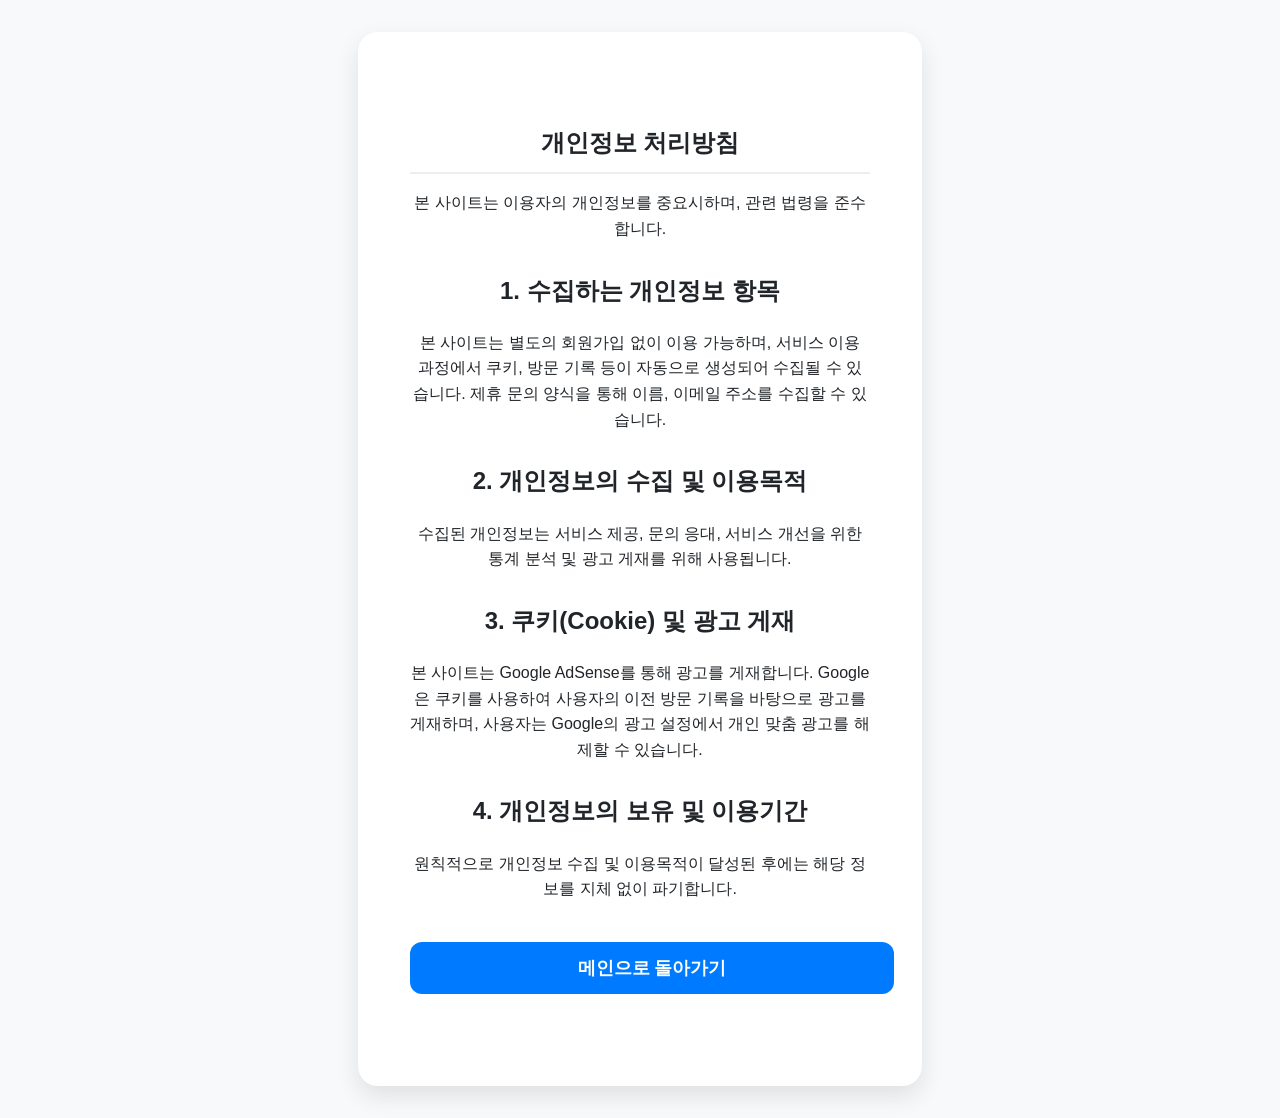
==== privacy.html @ 22eda0ed "Add AdSense, ads.txt, and privacy policy" ====
<!DOCTYPE html>
<html lang="ko">
<head>
    <meta charset="UTF-8">
    <meta name="viewport" content="width=device-width, initial-scale=1.0">
    <title>개인정보 처리방침 - Lotto Generator</title>
    <link href='style.css' rel='stylesheet'>
    <style>
        .content { max-width: 800px; margin: 40px auto; padding: 20px; line-height: 1.6; }
        h1 { border-bottom: 2px solid #eee; padding-bottom: 10px; }
        h2 { margin-top: 30px; }
    </style>
</head>
<body>
    <div class="container">
        <div class="content">
            <h1>개인정보 처리방침</h1>
            <p>본 사이트는 이용자의 개인정보를 중요시하며, 관련 법령을 준수합니다.</p>
            
            <h2>1. 수집하는 개인정보 항목</h2>
            <p>본 사이트는 별도의 회원가입 없이 이용 가능하며, 서비스 이용 과정에서 쿠키, 방문 기록 등이 자동으로 생성되어 수집될 수 있습니다. 제휴 문의 양식을 통해 이름, 이메일 주소를 수집할 수 있습니다.</p>

            <h2>2. 개인정보의 수집 및 이용목적</h2>
            <p>수집된 개인정보는 서비스 제공, 문의 응대, 서비스 개선을 위한 통계 분석 및 광고 게재를 위해 사용됩니다.</p>

            <h2>3. 쿠키(Cookie) 및 광고 게재</h2>
            <p>본 사이트는 Google AdSense를 통해 광고를 게재합니다. Google은 쿠키를 사용하여 사용자의 이전 방문 기록을 바탕으로 광고를 게재하며, 사용자는 Google의 광고 설정에서 개인 맞춤 광고를 해제할 수 있습니다.</p>

            <h2>4. 개인정보의 보유 및 이용기간</h2>
            <p>원칙적으로 개인정보 수집 및 이용목적이 달성된 후에는 해당 정보를 지체 없이 파기합니다.</p>

            <div style="margin-top: 40px;">
                <a href="index.html" class="main-btn" style="text-decoration: none; display: inline-block;">메인으로 돌아가기</a>
            </div>
        </div>
    </div>
</body>
</html>
---- style.css ----
:root {
  --bg-color: #f8f9fa;
  --container-bg: #ffffff;
  --text-color: #212529;
  --btn-bg: #e9ecef;
  --accent-color: #007bff;
  --accent-text: #ffffff;
  --ball-bg: #dee2e6;
}

[data-theme='dark'] {
  --bg-color: #1a1d20;
  --container-bg: #2b3035;
  --text-color: #f8f9fa;
  --btn-bg: #343a40;
  --accent-color: #3d8bfd;
  --accent-text: #ffffff;
  --ball-bg: #495057;
}

body {
  background-color: var(--bg-color);
  color: var(--text-color);
  font-family: 'Pretendard', sans-serif;
  transition: all 0.3s ease;
  display: flex;
  flex-direction: column;
  align-items: center;
  min-height: 100vh;
  margin: 0;
  padding: 2rem 0;
}

.container {
  background-color: var(--container-bg);
  padding: 2rem;
  border-radius: 20px;
  box-shadow: 0 10px 25px rgba(0,0,0,0.1);
  text-align: center;
  max-width: 500px;
  width: 90%;
}

.header {
  display: flex;
  justify-content: space-between;
  align-items: center;
  margin-bottom: 2rem;
}

h1 {
  font-size: 1.5rem;
  margin: 0;
}

#theme-toggle {
  padding: 6px 12px;
  font-size: 0.8rem;
  background-color: var(--btn-bg);
  color: var(--text-color);
  border: none;
  border-radius: 8px;
  cursor: pointer;
}

.lotto-display {
  display: flex;
  justify-content: center;
  gap: 10px;
  margin: 2rem 0;
}

.ball {
  width: 45px;
  height: 45px;
  border-radius: 50%;
  display: flex;
  justify-content: center;
  align-items: center;
  font-weight: bold;
  background-color: var(--ball-bg);
  color: var(--text-color);
  transition: all 0.5s cubic-bezier(0.175, 0.885, 0.32, 1.275);
}

.ball.active {
  background-color: var(--accent-color);
  color: var(--accent-text);
  transform: scale(1.1);
}

.main-btn {
  width: 100%;
  padding: 12px;
  font-size: 1.1rem;
  font-weight: bold;
  background-color: var(--accent-color);
  color: var(--accent-text);
  border: none;
  border-radius: 12px;
  cursor: pointer;
  transition: transform 0.1s;
}

.main-btn:active {
  transform: scale(0.98);
}

.contact-section {
  margin-top: 2rem;
  text-align: left;
}

.divider {
  height: 1px;
  background-color: var(--ball-bg);
  margin: 1.5rem 0;
}

h3 {
  font-size: 1.1rem;
  margin-bottom: 1rem;
  color: var(--text-color);
}

.contact-section form {
  display: flex;
  flex-direction: column;
  gap: 12px;
}

.contact-section input,
.contact-section textarea {
  padding: 10px 14px;
  border-radius: 8px;
  border: 1px solid var(--ball-bg);
  background-color: var(--container-bg);
  color: var(--text-color);
  font-family: inherit;
  font-size: 0.9rem;
  outline: none;
  transition: border-color 0.2s;
}

.contact-section input:focus,
.contact-section textarea:focus {
  border-color: var(--accent-color);
}

.submit-btn {
  padding: 10px;
  background-color: var(--btn-bg);
  color: var(--text-color);
  border: none;
  border-radius: 8px;
  font-weight: bold;
  cursor: pointer;
  transition: all 0.2s;
}

.submit-btn:hover {
  background-color: var(--accent-color);
  color: var(--accent-text);
}

.comments-section {
  margin-top: 2rem;
  width: 100%;
}
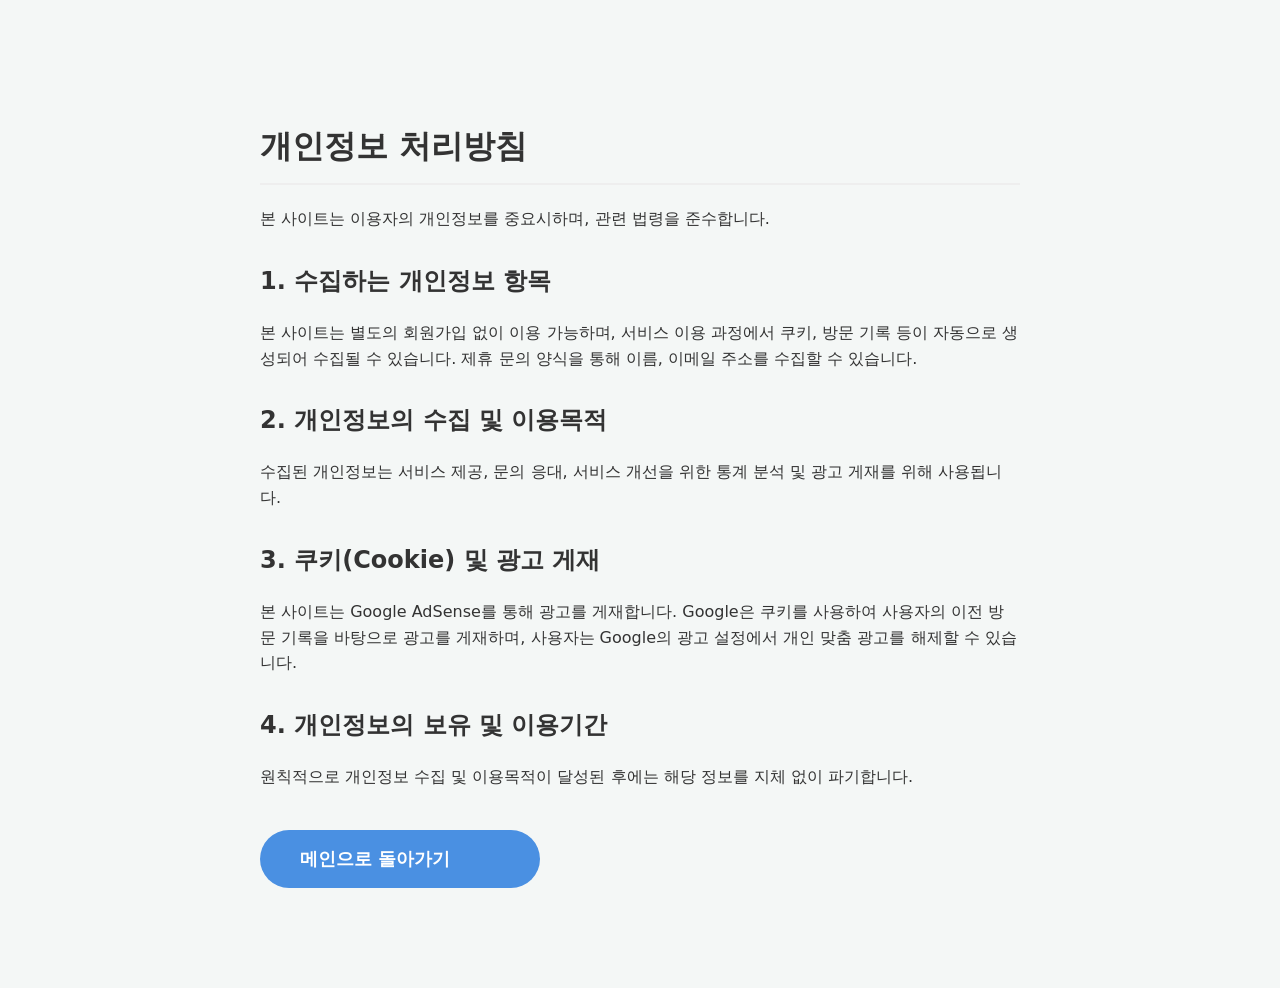
==== commit 6ee5a6bd: "Add Google Analytics (gtag.js) to all HTML files" ====
--- a/privacy.html
+++ b/privacy.html
@@ -1,6 +1,15 @@
 <!DOCTYPE html>
 <html lang="ko">
 <head>
+    <!-- Google tag (gtag.js) -->
+    <script async src="https://www.googletagmanager.com/gtag/js?id=G-4B387QW76N"></script>
+    <script>
+      window.dataLayer = window.dataLayer || [];
+      function gtag(){dataLayer.push(arguments);}
+      gtag('js', new Date());
+
+      gtag('config', 'G-4B387QW76N');
+    </script>
     <meta charset="UTF-8">
     <meta name="viewport" content="width=device-width, initial-scale=1.0">
     <title>개인정보 처리방침 - Lotto Generator</title>
--- a/style.css
+++ b/style.css
@@ -1,169 +1,233 @@
 :root {
-  --bg-color: #f8f9fa;
-  --container-bg: #ffffff;
-  --text-color: #212529;
-  --btn-bg: #e9ecef;
-  --accent-color: #007bff;
-  --accent-text: #ffffff;
-  --ball-bg: #dee2e6;
+  --primary-color: #4a90e2;
+  --secondary-color: #f39c12;
+  --bg-color: #f4f7f6;
+  --text-color: #333;
+  --card-bg: #ffffff;
+  --divider-color: #eee;
 }
 
 [data-theme='dark'] {
-  --bg-color: #1a1d20;
-  --container-bg: #2b3035;
-  --text-color: #f8f9fa;
-  --btn-bg: #343a40;
-  --accent-color: #3d8bfd;
-  --accent-text: #ffffff;
-  --ball-bg: #495057;
+  --bg-color: #1a1a1a;
+  --text-color: #f4f4f4;
+  --card-bg: #2d2d2d;
+  --primary-color: #64b5f6;
+  --divider-color: #444;
 }
 
 body {
+  font-family: 'Pretendard', -apple-system, BlinkMacSystemFont, system-ui, Roboto, sans-serif;
   background-color: var(--bg-color);
   color: var(--text-color);
-  font-family: 'Pretendard', sans-serif;
+  margin: 0;
+  padding: 0;
   transition: all 0.3s ease;
-  display: flex;
-  flex-direction: column;
-  align-items: center;
-  min-height: 100vh;
-  margin: 0;
-  padding: 2rem 0;
-}
-
-.container {
-  background-color: var(--container-bg);
-  padding: 2rem;
-  border-radius: 20px;
-  box-shadow: 0 10px 25px rgba(0,0,0,0.1);
-  text-align: center;
-  max-width: 500px;
-  width: 90%;
-}
-
-.header {
+  line-height: 1.6;
+}
+
+/* Navbar */
+.navbar {
+  background-color: var(--card-bg);
+  box-shadow: 0 2px 10px rgba(0,0,0,0.1);
+  position: sticky;
+  top: 0;
+  z-index: 1000;
+}
+
+.nav-container {
+  max-width: 1000px;
+  margin: 0 auto;
   display: flex;
   justify-content: space-between;
   align-items: center;
-  margin-bottom: 2rem;
-}
-
-h1 {
+  padding: 1rem 20px;
+}
+
+.logo {
   font-size: 1.5rem;
+  font-weight: bold;
+  color: var(--primary-color);
+  text-decoration: none;
+}
+
+.nav-menu {
+  list-style: none;
+  display: flex;
+  gap: 20px;
   margin: 0;
-}
-
-#theme-toggle {
-  padding: 6px 12px;
-  font-size: 0.8rem;
-  background-color: var(--btn-bg);
-  color: var(--text-color);
+  padding: 0;
+}
+
+.nav-menu a {
+  text-decoration: none;
+  color: var(--text-color);
+  font-weight: 500;
+  font-size: 0.95rem;
+}
+
+/* Container & Layout */
+.container {
+  max-width: 800px;
+  margin: 0 auto;
+  padding: 40px 20px;
+}
+
+.hero-section {
+  text-align: center;
+  margin-bottom: 60px;
+}
+
+.hero-section h1 {
+  font-size: 2.5rem;
+  margin-bottom: 10px;
+}
+
+.main-card {
+  background: var(--card-bg);
+  padding: 40px;
+  border-radius: 20px;
+  box-shadow: 0 10px 30px rgba(0,0,0,0.05);
+  text-align: center;
+  margin-bottom: 40px;
+}
+
+/* Lotto Balls */
+.lotto-display {
+  display: flex;
+  justify-content: center;
+  gap: 15px;
+  margin: 30px 0;
+  flex-wrap: wrap;
+}
+
+.ball {
+  width: 50px;
+  height: 50px;
+  border-radius: 50%;
+  display: flex;
+  align-items: center;
+  justify-content: center;
+  font-weight: bold;
+  font-size: 1.1rem;
+  background-color: #ddd;
+  color: #888;
+  box-shadow: 0 4px 10px rgba(0,0,0,0.1);
+  transition: transform 0.3s ease, background-color 0.3s, color 0.3s;
+}
+
+.ball.active {
+  background-color: var(--primary-color);
+  color: white;
+  transform: scale(1.1);
+}
+
+/* Info Sections */
+.info-section {
+  margin-top: 60px;
+  text-align: left;
+}
+
+.divider {
+  height: 4px;
+  width: 60px;
+  background: var(--primary-color);
+  margin-bottom: 20px;
+}
+
+.tip-grid {
+  display: grid;
+  grid-template-columns: 1fr 1fr;
+  gap: 20px;
+  margin-top: 20px;
+}
+
+.tip-item {
+  background: var(--card-bg);
+  padding: 20px;
+  border-radius: 12px;
+  border-left: 4px solid var(--secondary-color);
+}
+
+/* Form & Inputs */
+.contact-section {
+  margin-top: 60px;
+  text-align: left;
+}
+
+input, textarea {
+  width: 100%;
+  padding: 12px;
+  margin-bottom: 15px;
+  border: 1px solid var(--divider-color);
+  background-color: var(--card-bg);
+  color: var(--text-color);
+  border-radius: 8px;
+  box-sizing: border-box;
+}
+
+/* Buttons */
+.main-btn {
+  background-color: var(--primary-color);
+  color: white;
   border: none;
+  padding: 15px 40px;
+  font-size: 1.1rem;
+  font-weight: bold;
+  border-radius: 30px;
+  cursor: pointer;
+  transition: transform 0.2s, background-color 0.2s;
+  width: auto;
+  min-width: 200px;
+}
+
+.main-btn:hover {
+  transform: translateY(-2px);
+  background-color: #357abd;
+}
+
+.submit-btn {
+  background-color: var(--text-color);
+  color: var(--card-bg);
+  border: none;
+  padding: 12px 25px;
   border-radius: 8px;
   cursor: pointer;
-}
-
-.lotto-display {
-  display: flex;
-  justify-content: center;
-  gap: 10px;
-  margin: 2rem 0;
-}
-
-.ball {
-  width: 45px;
-  height: 45px;
-  border-radius: 50%;
-  display: flex;
-  justify-content: center;
-  align-items: center;
-  font-weight: bold;
-  background-color: var(--ball-bg);
-  color: var(--text-color);
-  transition: all 0.5s cubic-bezier(0.175, 0.885, 0.32, 1.275);
-}
-
-.ball.active {
-  background-color: var(--accent-color);
-  color: var(--accent-text);
-  transform: scale(1.1);
-}
-
-.main-btn {
-  width: 100%;
-  padding: 12px;
-  font-size: 1.1rem;
-  font-weight: bold;
-  background-color: var(--accent-color);
-  color: var(--accent-text);
-  border: none;
-  border-radius: 12px;
+  font-weight: bold;
+}
+
+#theme-toggle {
+  background-color: var(--card-bg);
+  color: var(--text-color);
+  border: 1px solid var(--divider-color);
+  padding: 8px 16px;
+  border-radius: 20px;
   cursor: pointer;
-  transition: transform 0.1s;
-}
-
-.main-btn:active {
-  transform: scale(0.98);
-}
-
-.contact-section {
-  margin-top: 2rem;
-  text-align: left;
-}
-
-.divider {
-  height: 1px;
-  background-color: var(--ball-bg);
-  margin: 1.5rem 0;
-}
-
-h3 {
-  font-size: 1.1rem;
-  margin-bottom: 1rem;
-  color: var(--text-color);
-}
-
-.contact-section form {
-  display: flex;
-  flex-direction: column;
-  gap: 12px;
-}
-
-.contact-section input,
-.contact-section textarea {
-  padding: 10px 14px;
-  border-radius: 8px;
-  border: 1px solid var(--ball-bg);
-  background-color: var(--container-bg);
-  color: var(--text-color);
-  font-family: inherit;
+  margin-top: 10px;
+}
+
+/* Footer */
+.site-footer {
+  margin-top: 80px;
+  padding-bottom: 40px;
+  text-align: center;
+}
+
+.footer-links {
+  margin-top: 15px;
+}
+
+.footer-links a {
+  color: var(--text-color);
+  margin: 0 10px;
+  text-decoration: none;
   font-size: 0.9rem;
-  outline: none;
-  transition: border-color 0.2s;
-}
-
-.contact-section input:focus,
-.contact-section textarea:focus {
-  border-color: var(--accent-color);
-}
-
-.submit-btn {
-  padding: 10px;
-  background-color: var(--btn-bg);
-  color: var(--text-color);
-  border: none;
-  border-radius: 8px;
-  font-weight: bold;
-  cursor: pointer;
-  transition: all 0.2s;
-}
-
-.submit-btn:hover {
-  background-color: var(--accent-color);
-  color: var(--accent-text);
-}
-
-.comments-section {
-  margin-top: 2rem;
-  width: 100%;
-}
+  opacity: 0.8;
+}
+
+/* Responsive */
+@media (max-width: 600px) {
+  .tip-grid { grid-template-columns: 1fr; }
+  .nav-menu { display: none; }
+  .hero-section h1 { font-size: 1.8rem; }
+  .ball { width: 40px; height: 40px; font-size: 0.9rem; }
+}
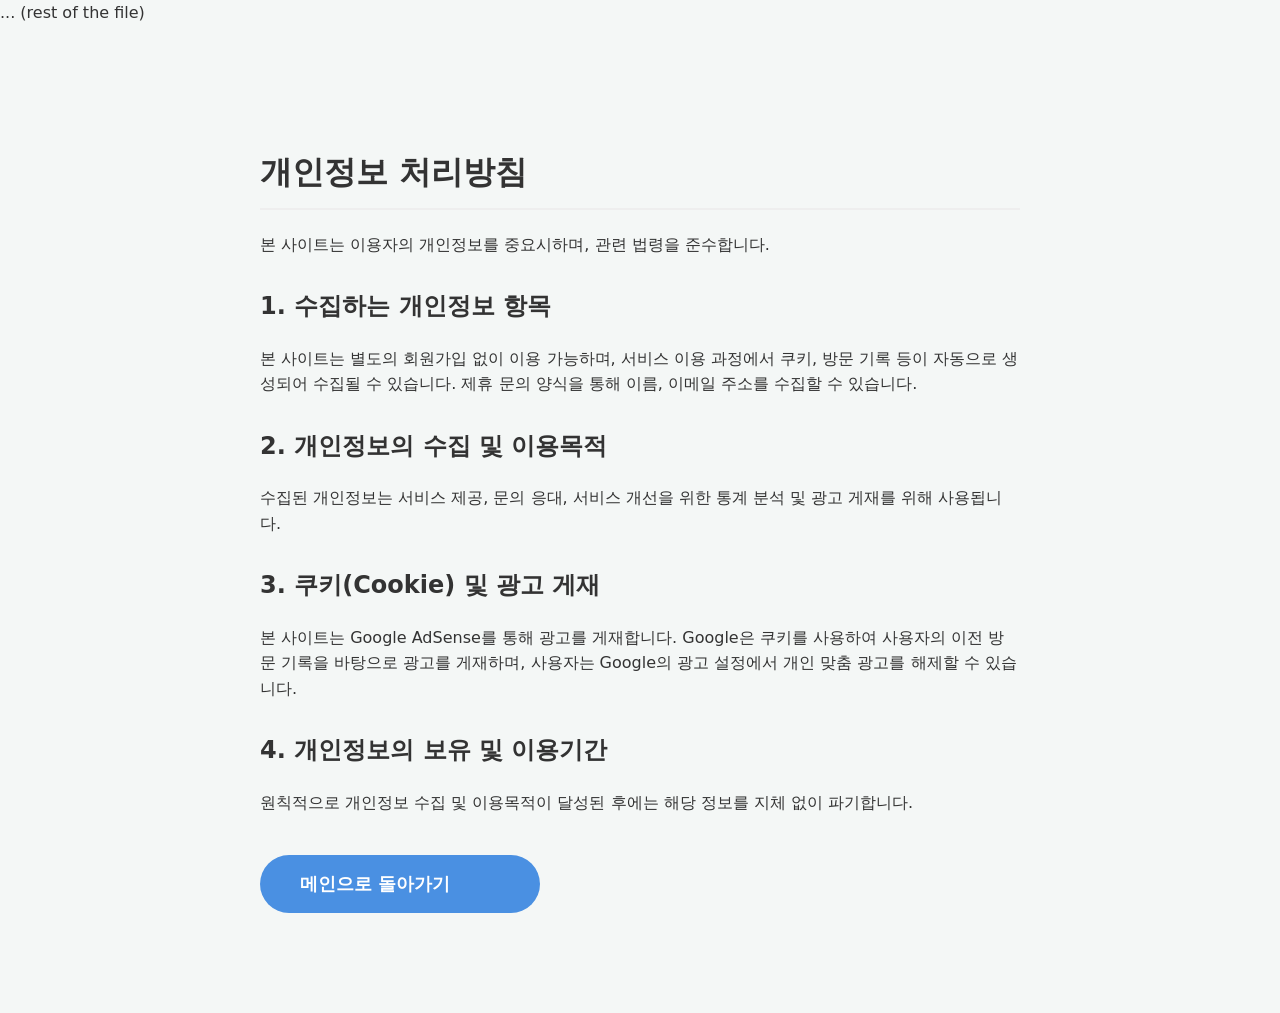
==== commit dac9df68: "Add Userback feedback widget to all HTML files" ====
--- a/privacy.html
+++ b/privacy.html
@@ -10,9 +10,27 @@
 
       gtag('config', 'G-4B387QW76N');
     </script>
+    <script type="text/javascript">
+      (function(c,l,a,r,i,t,y){
+          c[a]=c[a]||function(){(c[a].q=c[a].q||[]).push(arguments)};
+          t=l.createElement(r);t.async=1;t.src="https://www.clarity.ms/tag/"+i;
+          y=l.getElementsByTagName(r)[0];y.parentNode.insertBefore(t,y);
+      })(window, document, "clarity", "script", "w7esdhq320");
+    </script>
+    <!-- Userback Feedback Widget -->
+    <script>
+      window.Userback = window.Userback || {};
+      Userback.access_token = "A-NCd0ycsymbz80UNVgQFIy7whM";
+      (function(d) {
+        var s = d.createElement('script');s.async = true;s.src = 'https://static.userback.io/widget/v1.js';(d.head || d.body).appendChild(s);
+      })(document);
+    </script>
     <meta charset="UTF-8">
-    <meta name="viewport" content="width=device-width, initial-scale=1.0">
-    <title>개인정보 처리방침 - Lotto Generator</title>
+... (rest of the file)
+    <title>개인정보 처리방침 - Lotto Expert</title>
+    <meta name="description" content="Lotto Expert의 개인정보 처리방침입니다. 서비스 이용과 관련된 개인정보 수집 및 이용 목적을 안내합니다.">
+    <link rel="canonical" href="https://product-builder-lecture-3xi.pages.dev/privacy.html">
+    <link rel="icon" type="image/svg+xml" href="favicon.svg">
     <link href='style.css' rel='stylesheet'>
     <style>
         .content { max-width: 800px; margin: 40px auto; padding: 20px; line-height: 1.6; }
--- a/style.css
+++ b/style.css
@@ -205,6 +205,68 @@
   margin-top: 10px;
 }
 
+/* Sharing Section */
+.share-container {
+  margin-top: 30px;
+  padding-top: 20px;
+  border-top: 1px solid var(--divider-color);
+}
+
+.share-container p {
+  font-size: 0.9rem;
+  margin-bottom: 15px;
+  opacity: 0.8;
+}
+
+.share-buttons {
+  display: flex;
+  justify-content: center;
+  gap: 15px;
+}
+
+.share-btn {
+  width: 45px;
+  height: 45px;
+  border-radius: 50%;
+  border: none;
+  display: flex;
+  align-items: center;
+  justify-content: center;
+  cursor: pointer;
+  font-size: 1.2rem;
+  color: white;
+  transition: transform 0.2s, opacity 0.2s;
+}
+
+.share-btn:hover {
+  transform: scale(1.1);
+  opacity: 0.9;
+}
+
+.share-btn.kakao { background-color: #FEE500; color: #3C1E1E; }
+.share-btn.facebook { background-color: #1877F2; }
+.share-btn.twitter { background-color: #000000; }
+.share-btn.copy { background-color: #666666; }
+
+/* FAQ Styles */
+.faq-container {
+  background: var(--card-bg);
+  padding: 20px;
+  border-radius: 12px;
+  box-shadow: 0 4px 15px rgba(0,0,0,0.02);
+}
+
+.faq-item h3 {
+  font-size: 1.05rem;
+  margin-bottom: 8px;
+}
+
+.faq-item p {
+  font-size: 0.95rem;
+  margin-left: 5px;
+  opacity: 0.9;
+}
+
 /* Footer */
 .site-footer {
   margin-top: 80px;
